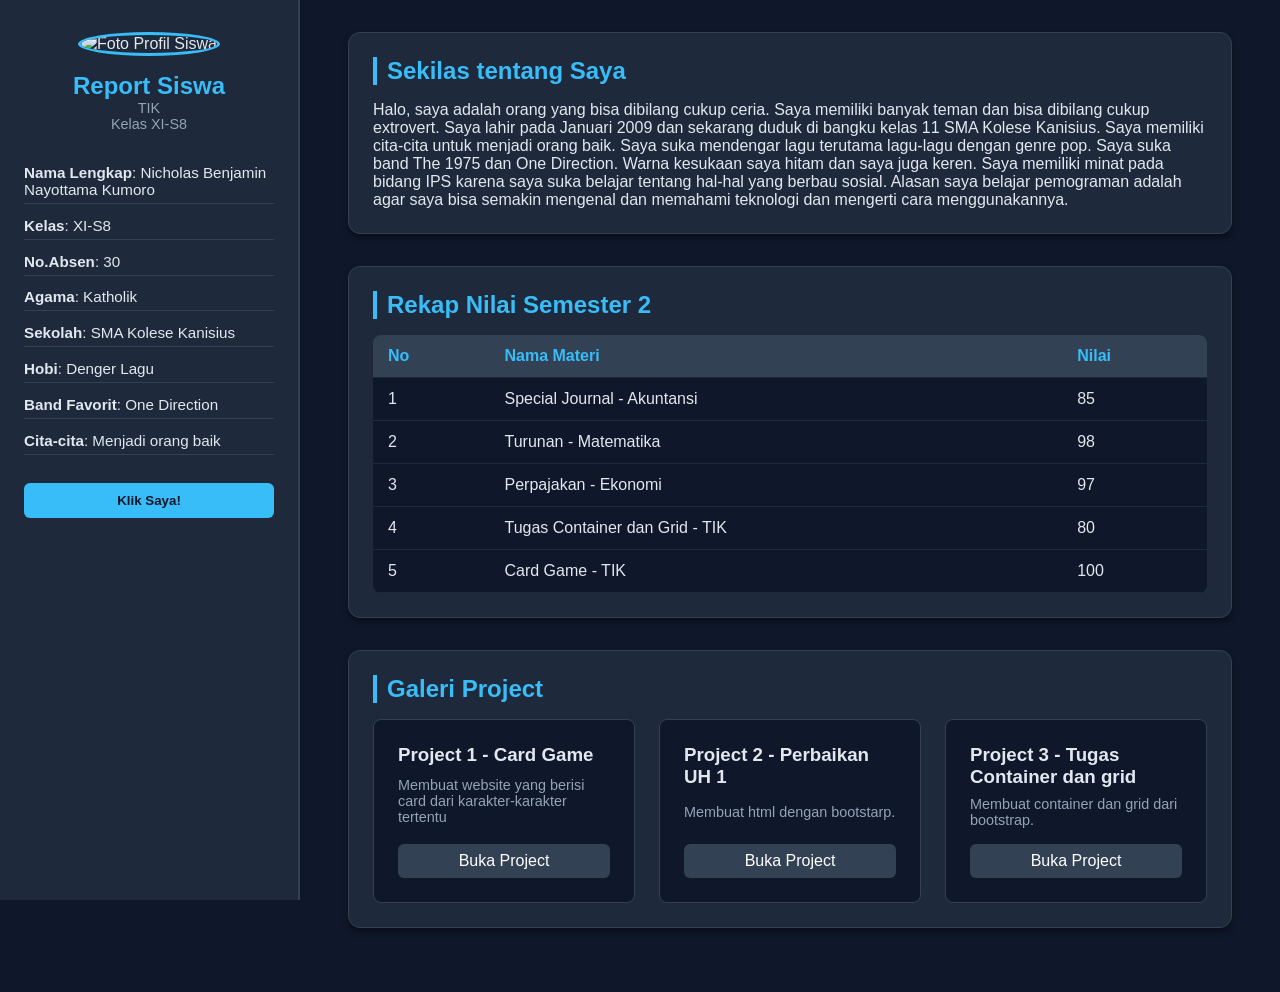
==== index.html @ 03670b46 "Add files via upload" ====
<!DOCTYPE html>
<html lang="id">
<head>
    <meta charset="UTF-8">
    <meta name="viewport" content="width=device-width, initial-scale=1.0">
    <title>Report Siswa_Nicholas Benjamin</title>
    <link rel="stylesheet" href="style.css">
</head>
<body>
    <div class="layout-container">
        
        <aside class="sidebar">
            <div class="profile-section">
                <img src="img/IMG_3277.JPG" alt="Foto Profil Siswa" class="foto-profil">
                
                <h1 class="web-title">Report Siswa</h1>
                <p class="mapel">TIK</p>
                <p class="kelas-id">Kelas XI-S8</p>
            </div>

            <div class="biodata-section">
                <ul>
                    <li><strong>Nama Lengkap</strong>: Nicholas Benjamin Nayottama Kumoro</li>
                    <li><strong>Kelas</strong>: XI-S8</li>
                    <li><strong>No.Absen</strong>: 30</li>
                    <li><strong>Agama</strong>: Katholik</li>
                    <li><strong>Sekolah</strong>: SMA Kolese Kanisius</li>
                    <li><strong>Hobi</strong>: Denger Lagu</li>
                    <li><strong>Band Favorit</strong>: One Direction</li>
                    <li><strong>Cita-cita</strong>: Menjadi orang baik</li>
                </ul>
                <button class="btn-interaktif" onclick="FuctionJS()">Klik Saya!</button>
            </div>
        </aside>

        <main class="content">
            
            <section class="card-glass">
                <h2>Sekilas tentang Saya</h2>
                <p>Halo, saya adalah orang yang bisa dibilang cukup ceria. Saya memiliki banyak teman dan bisa dibilang cukup extrovert. Saya lahir pada Januari 2009 dan sekarang duduk di bangku kelas 11 SMA Kolese Kanisius. Saya memiliki cita-cita untuk menjadi orang baik. Saya suka mendengar lagu terutama lagu-lagu dengan genre pop. Saya suka band The 1975 dan One Direction. Warna kesukaan saya hitam dan saya juga keren. Saya memiliki minat pada bidang IPS karena saya suka belajar tentang hal-hal yang berbau sosial. Alasan saya belajar pemograman adalah agar saya bisa semakin mengenal dan memahami teknologi dan mengerti cara menggunakannya.</p>
            </section>

            <section class="card-glass">
                <h2>Rekap Nilai Semester 2</h2>
                <div class="table-responsive">
                    <table>
                        <thead>
                            <tr>
                                <th>No</th>
                                <th>Nama Materi</th>
                                <th>Nilai</th>
                            </tr>
                        </thead>
                        <tbody>
                            <tr><td>1</td><td>Special Journal - Akuntansi</td><td>85</td></tr>
                            <tr><td>2</td><td>Turunan - Matematika</td><td>98</td></tr>
                            <tr><td>3</td><td>Perpajakan - Ekonomi</td><td>97</td></tr>
                            <tr><td>4</td><td>Tugas Container dan Grid - TIK</td><td>80</td></tr>
                            <tr><td>5</td><td>Card Game - TIK</td><td>100</td></tr>
                        </tbody>
                    </table>
                </div>
            </section>

            <section class="card-glass">
                <h2>Galeri Project</h2>
                <div class="project-grid">
                    <div class="project-item">
                        <h3>Project 1 - Card Game</h3>
                        <p>Membuat website yang berisi card dari karakter-karakter tertentu</p>
                        <a href="project1.html" class="btn-link">Buka Project</a>
                    </div>
                    <div class="project-item">
                        <h3>Project 2 - Perbaikan UH 1</h3>
                        <p>Membuat html dengan bootstarp.</p>
                        <a href="project2.html" class="btn-link">Buka Project</a>
                    </div>
                    <div class="project-item">
                        <h3>Project 3 - Tugas Container dan grid</h3>
                        <p>Membuat container dan grid dari bootstrap.</p>
                        <a href="project3.html" class="btn-link">Buka Project</a>
                    </div>
                </div>
            </section>

        </main>
    </div>

    <script src="script.js"></script>
</body>
</html>
---- style.css ----
* {
    margin: 0;
    padding: 0;
    box-sizing: border-box;
    font-family: 'Segoe UI', Tahoma, Geneva, Verdana, sans-serif;
}

body {
    background-color: #0f172a; 
    color: #e2e8f0;
}

.layout-container {
    display: flex;
    min-height: 100vh;
}

.sidebar {
    width: 300px;
    background-color: #1e293b;
    padding: 2rem 1.5rem;
    display: flex;
    flex-direction: column;
    gap: 2rem;
    border-right: 2px solid #334155;
    position: sticky;
    top: 0;
    height: 100vh;
}

.profile-section {
    text-align: center;
}

.foto-profil {
    width: 120px;
    height: 120px;
    border-radius: 50%;
    border: 3px solid #38bdf8;
    object-fit: cover;
    margin-bottom: 1rem;
}

.web-title {
    color: #38bdf8;
    font-size: 1.5rem;  
}

.mapel, .kelas-id {
    font-size: 0.9rem;
    color: #94a3b8;
}

.biodata-section ul {
    list-style: none;
}

.biodata-section li {
    margin-bottom: 0.8rem;
    font-size: 0.95rem;
    border-bottom: 1px solid #334155;
    padding-bottom: 5px;
}

.biodata-section span {
    font-weight: bold;
    color: #38bdf8;
    display: block;
    font-size: 0.8rem;
}

.btn-interaktif {
    width: 100%;
    padding: 10px;
    background-color: #38bdf8;
    color: #0f172a;
    border: none;
    border-radius: 6px;
    font-weight: bold;
    cursor: pointer;
    transition: 0.3s;
    margin-top: 1rem;
}

.btn-interaktif:hover {
    background-color: #0ea5e9;
}

.content {
    flex: 1;
    padding: 2rem 3rem;
}

.card-glass {
    background-color: #1e293b;
    padding: 1.5rem;
    border-radius: 12px;
    margin-bottom: 2rem;
    box-shadow: 0 4px 6px -1px rgba(0, 0, 0, 0.5);
    border: 1px solid #334155;
}

.card-glass h2 {
    color: #38bdf8;
    border-left: 4px solid #38bdf8;
    padding-left: 10px;
    margin-bottom: 1rem;
}

.table-responsive {
    overflow-x: auto;
}

table {
    width: 100%;
    border-collapse: collapse;
    background-color: #0f172a;
    border-radius: 8px;
    overflow: hidden;
}

th, td {
    padding: 12px 15px;
    text-align: left;
    border-bottom: 1px solid #1e293b;
}

th {
    background-color: #334155;
    color: #38bdf8;
}

.project-grid {
    display: grid;
    grid-template-columns: repeat(auto-fit, minmax(200px, 1fr));
    gap: 1.5rem;
}

.project-item {
    background-color: #0f172a;
    padding: 1.5rem;
    border-radius: 8px;
    border: 1px solid #334155;
    display: flex;
    flex-direction: column;
    justify-content: space-between;
}

.project-item h3 {
    color: #e2e8f0;
    margin-bottom: 0.5rem;
}

.project-item p {
    font-size: 0.9rem;
    color: #94a3b8;
    margin-bottom: 1rem;
}

.btn-link {
    text-align: center;
    background-color: #334155;
    color: white;
    text-decoration: none;
    padding: 8px;
    border-radius: 6px;
    transition: 0.3s;
}

.btn-link:hover {
    background-color: #38bdf8;
    color: #0f172a;
}

@media (max-width: 768px) {
    .layout-container {
        flex-direction: column;
    }
    .sidebar {
        width: 100%;
        height: auto;
        position: relative;
        border-right: none;
        border-bottom: 2px solid #334155;
    }
    .content {
        padding: 1.5rem;
    }
}
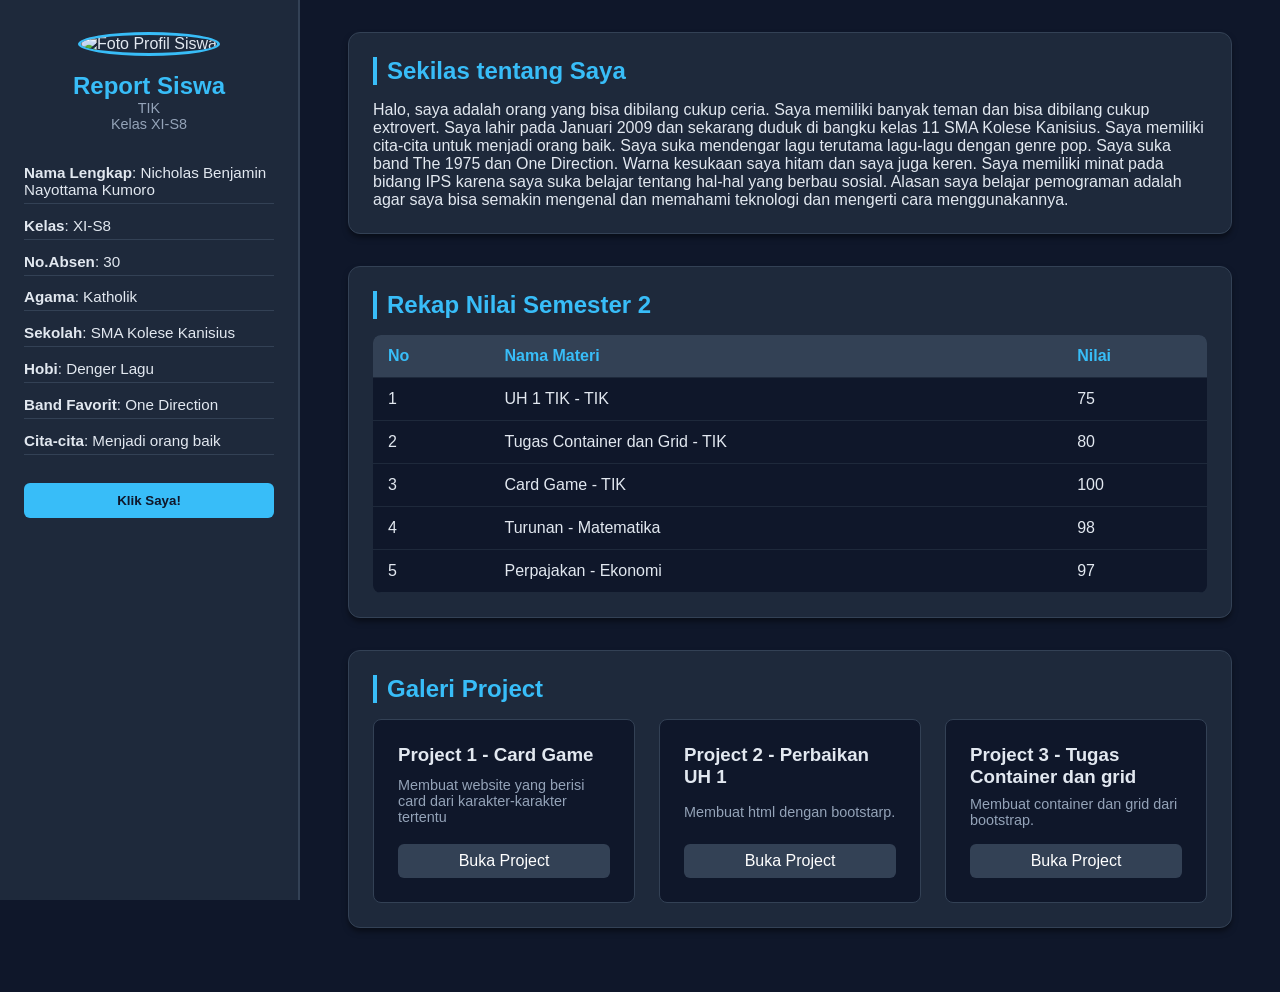
==== commit 9ba0a429: "Add files via upload" ====
--- a/index.html
+++ b/index.html
@@ -52,11 +52,11 @@
                             </tr>
                         </thead>
                         <tbody>
-                            <tr><td>1</td><td>Special Journal - Akuntansi</td><td>85</td></tr>
-                            <tr><td>2</td><td>Turunan - Matematika</td><td>98</td></tr>
-                            <tr><td>3</td><td>Perpajakan - Ekonomi</td><td>97</td></tr>
-                            <tr><td>4</td><td>Tugas Container dan Grid - TIK</td><td>80</td></tr>
-                            <tr><td>5</td><td>Card Game - TIK</td><td>100</td></tr>
+                            <tr><td>1</td><td>UH 1 TIK - TIK</td><td>75</td></tr>
+                            <tr><td>2</td><td>Tugas Container dan Grid - TIK</td><td>80</td></tr>
+                            <tr><td>3</td><td>Card Game - TIK</td><td>100</td></tr>
+                            <tr><td>4</td><td>Turunan - Matematika</td><td>98</td></tr>
+                            <tr><td>5</td><td>Perpajakan - Ekonomi</td><td>97</td></tr>
                         </tbody>
                     </table>
                 </div>
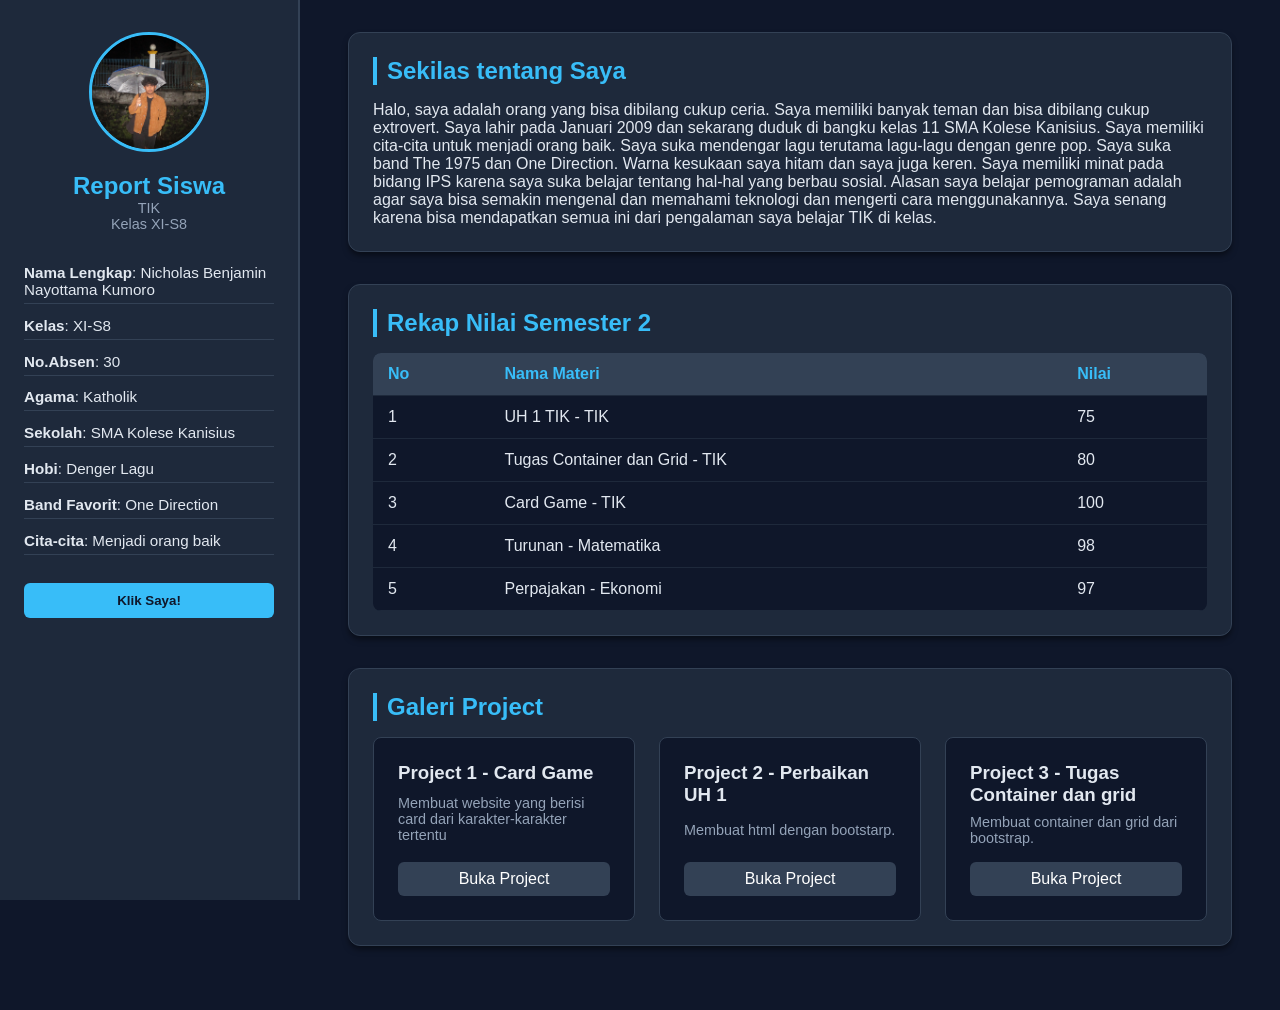
==== commit 1d1f3f9a: "Add files via upload" ====
--- a/index.html
+++ b/index.html
@@ -37,7 +37,7 @@
             
             <section class="card-glass">
                 <h2>Sekilas tentang Saya</h2>
-                <p>Halo, saya adalah orang yang bisa dibilang cukup ceria. Saya memiliki banyak teman dan bisa dibilang cukup extrovert. Saya lahir pada Januari 2009 dan sekarang duduk di bangku kelas 11 SMA Kolese Kanisius. Saya memiliki cita-cita untuk menjadi orang baik. Saya suka mendengar lagu terutama lagu-lagu dengan genre pop. Saya suka band The 1975 dan One Direction. Warna kesukaan saya hitam dan saya juga keren. Saya memiliki minat pada bidang IPS karena saya suka belajar tentang hal-hal yang berbau sosial. Alasan saya belajar pemograman adalah agar saya bisa semakin mengenal dan memahami teknologi dan mengerti cara menggunakannya.</p>
+                <p>Halo, saya adalah orang yang bisa dibilang cukup ceria. Saya memiliki banyak teman dan bisa dibilang cukup extrovert. Saya lahir pada Januari 2009 dan sekarang duduk di bangku kelas 11 SMA Kolese Kanisius. Saya memiliki cita-cita untuk menjadi orang baik. Saya suka mendengar lagu terutama lagu-lagu dengan genre pop. Saya suka band The 1975 dan One Direction. Warna kesukaan saya hitam dan saya juga keren. Saya memiliki minat pada bidang IPS karena saya suka belajar tentang hal-hal yang berbau sosial. Alasan saya belajar pemograman adalah agar saya bisa semakin mengenal dan memahami teknologi dan mengerti cara menggunakannya. Saya senang karena bisa mendapatkan semua ini dari pengalaman saya belajar TIK di kelas.</p>
             </section>
 
             <section class="card-glass">
